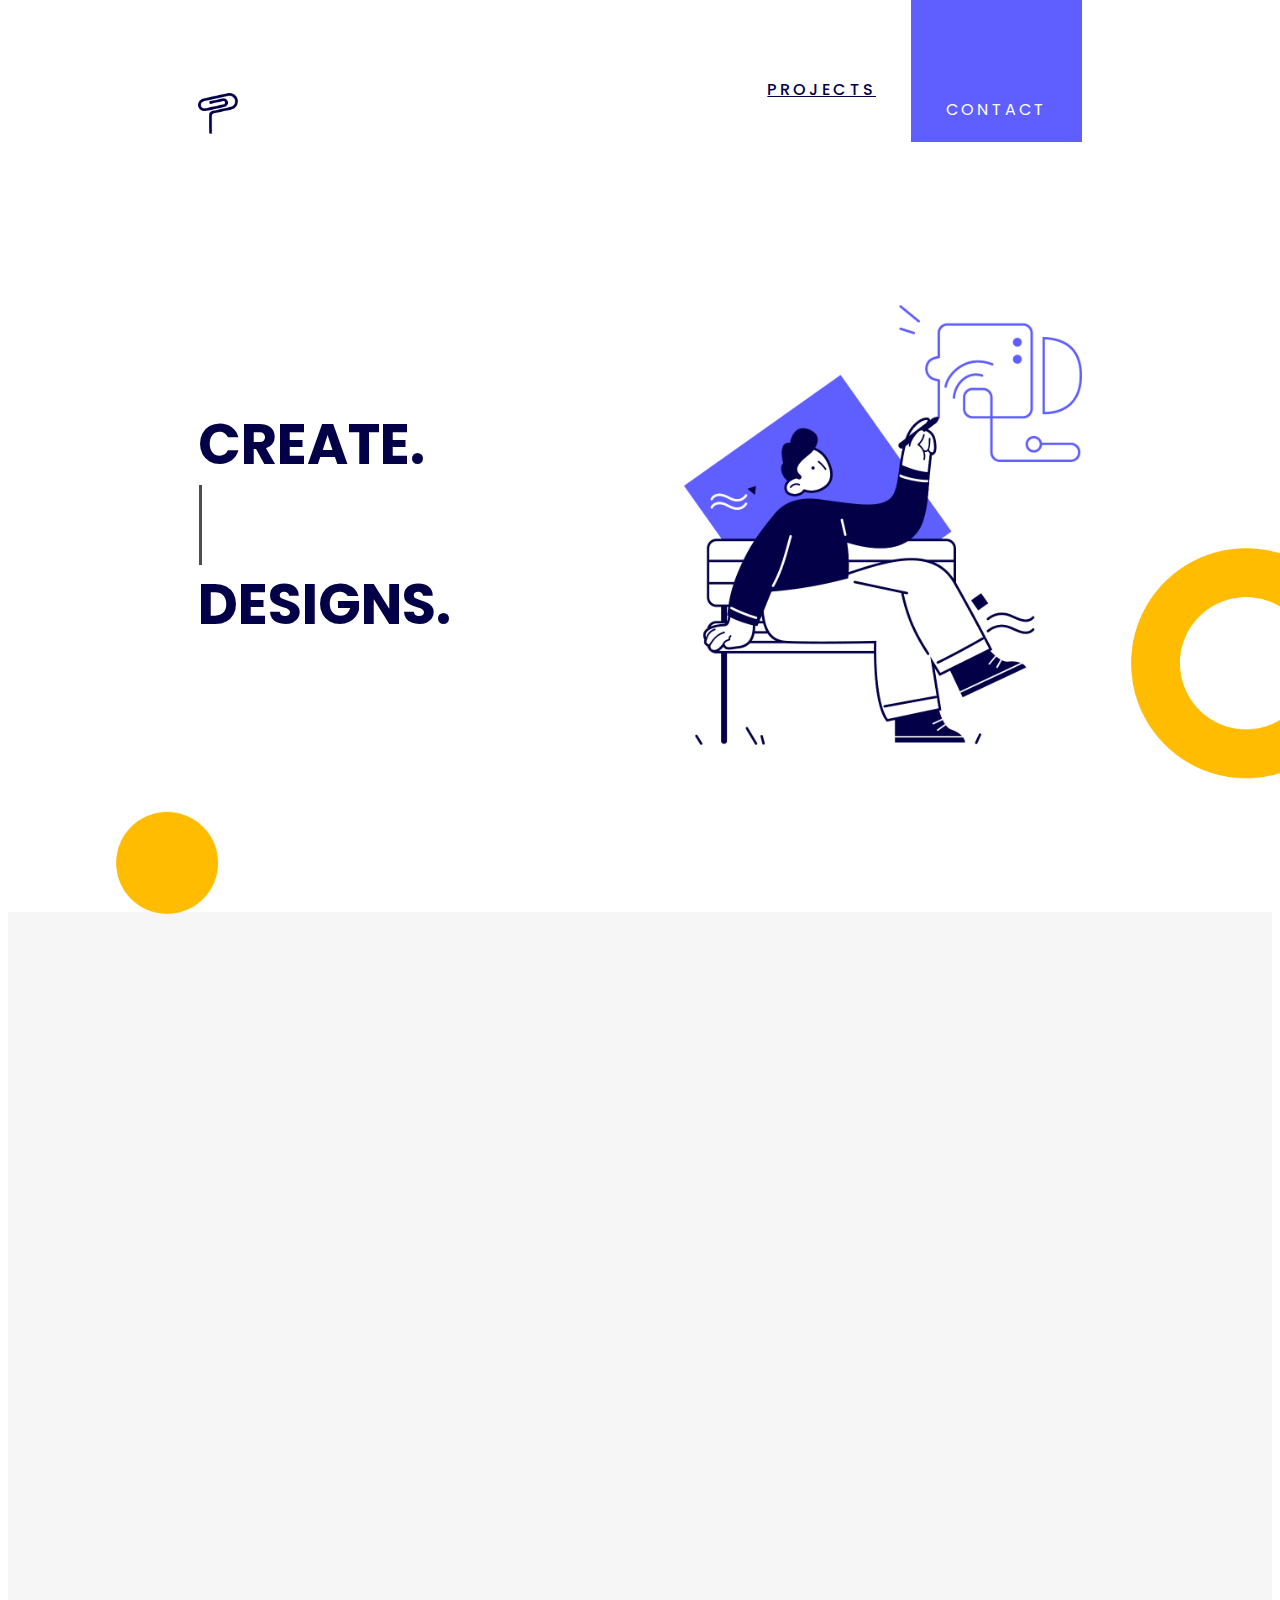
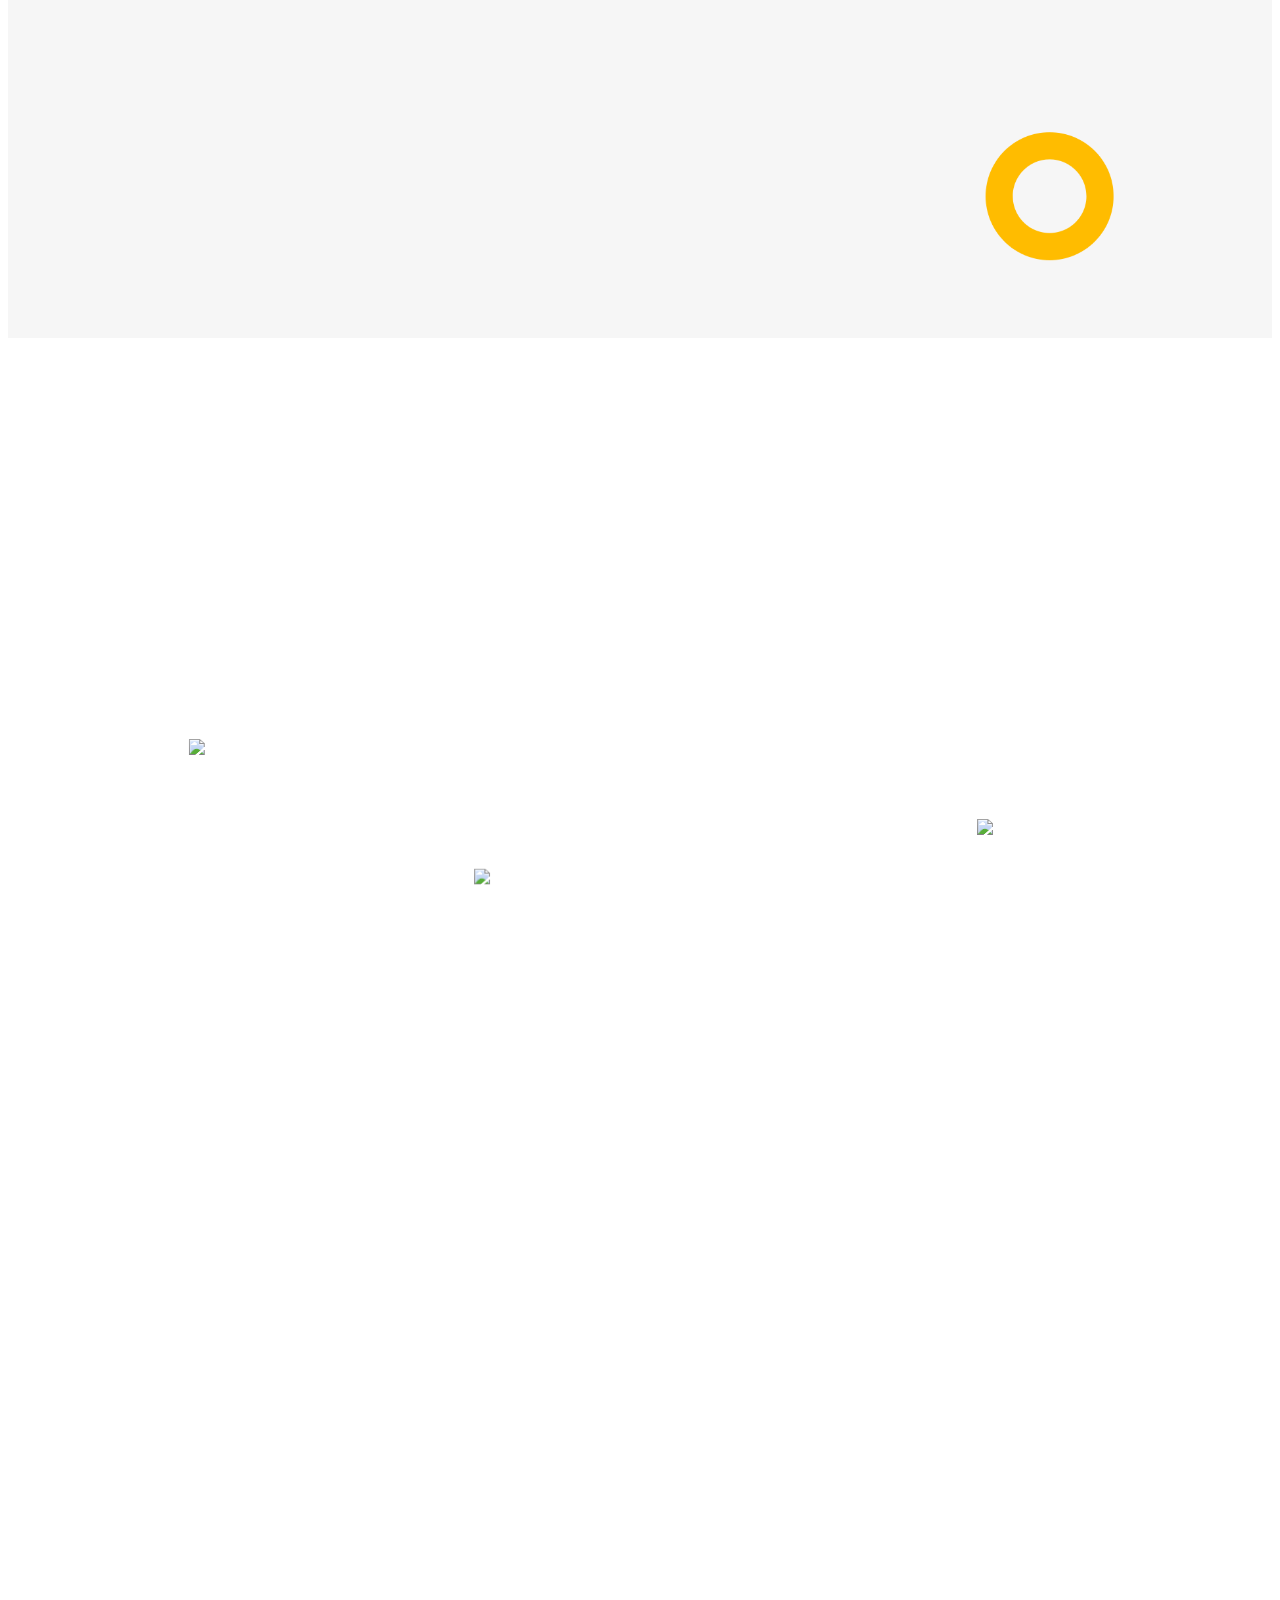
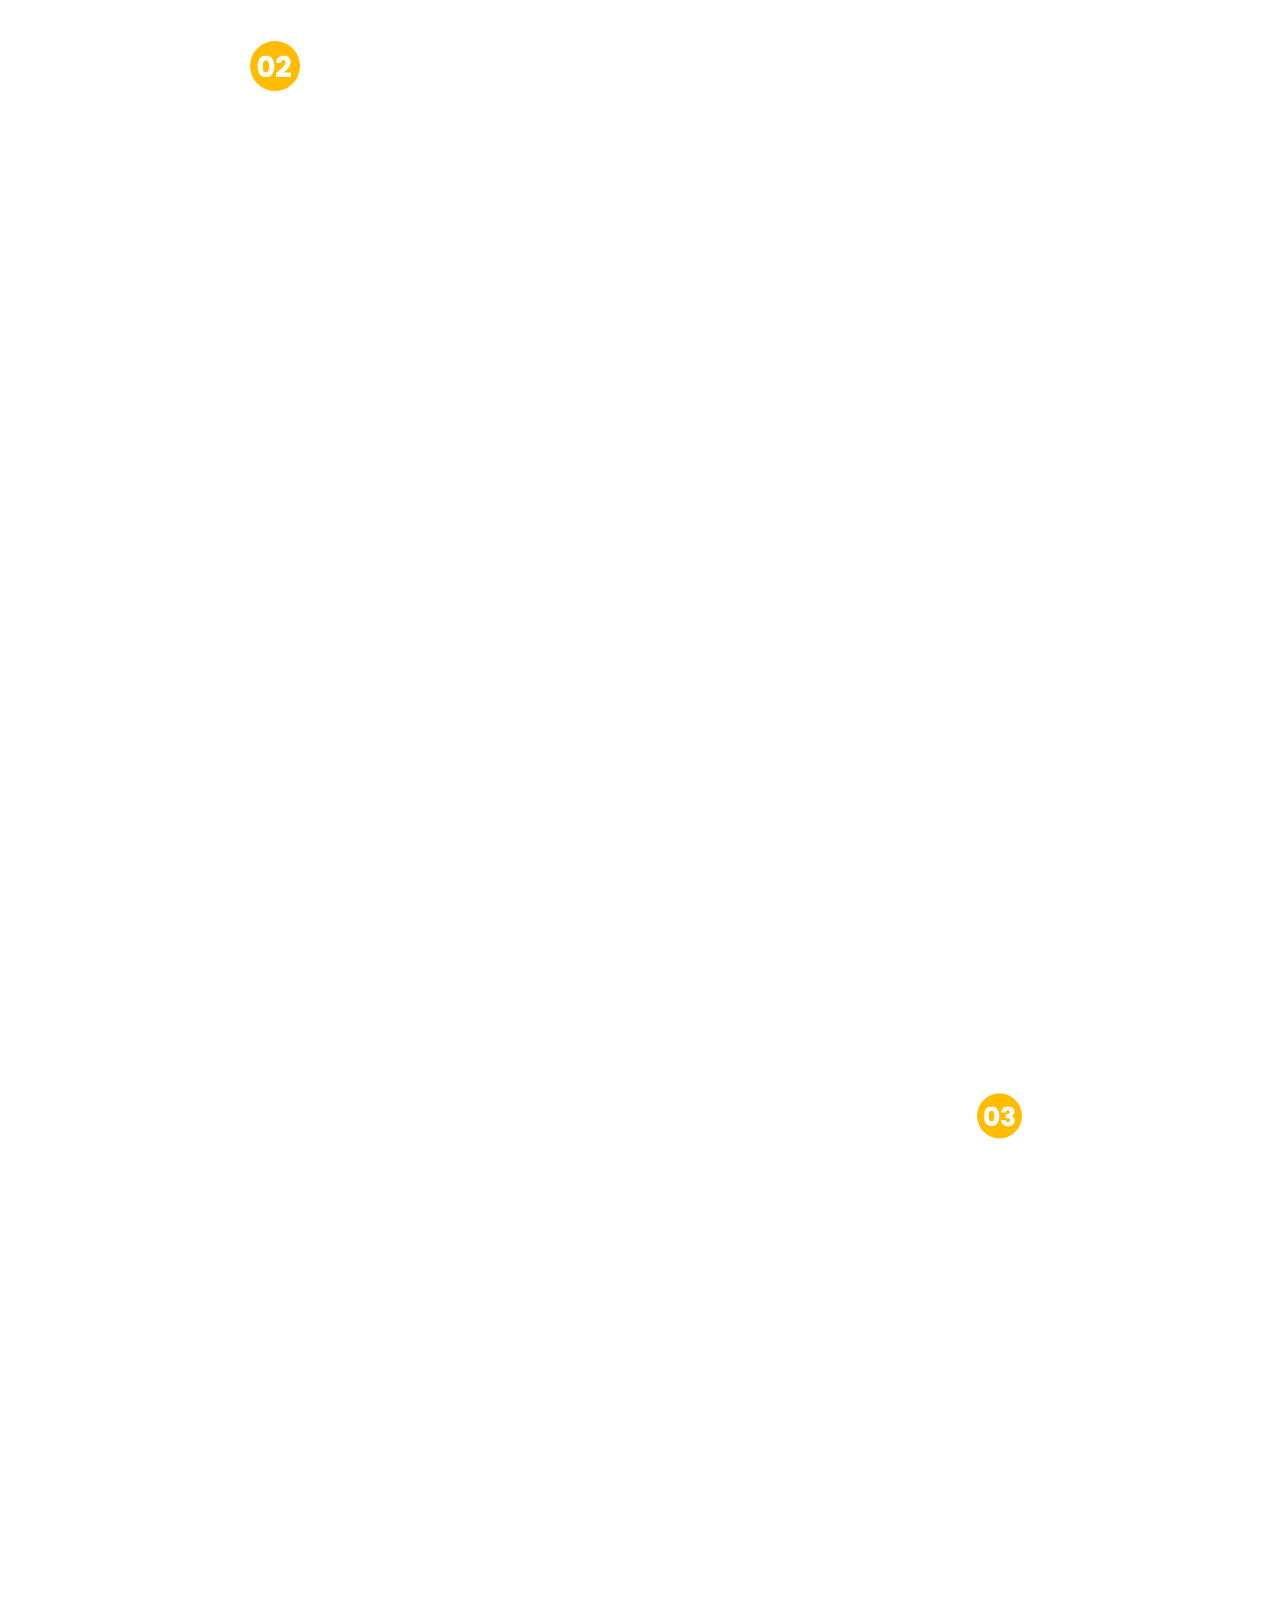
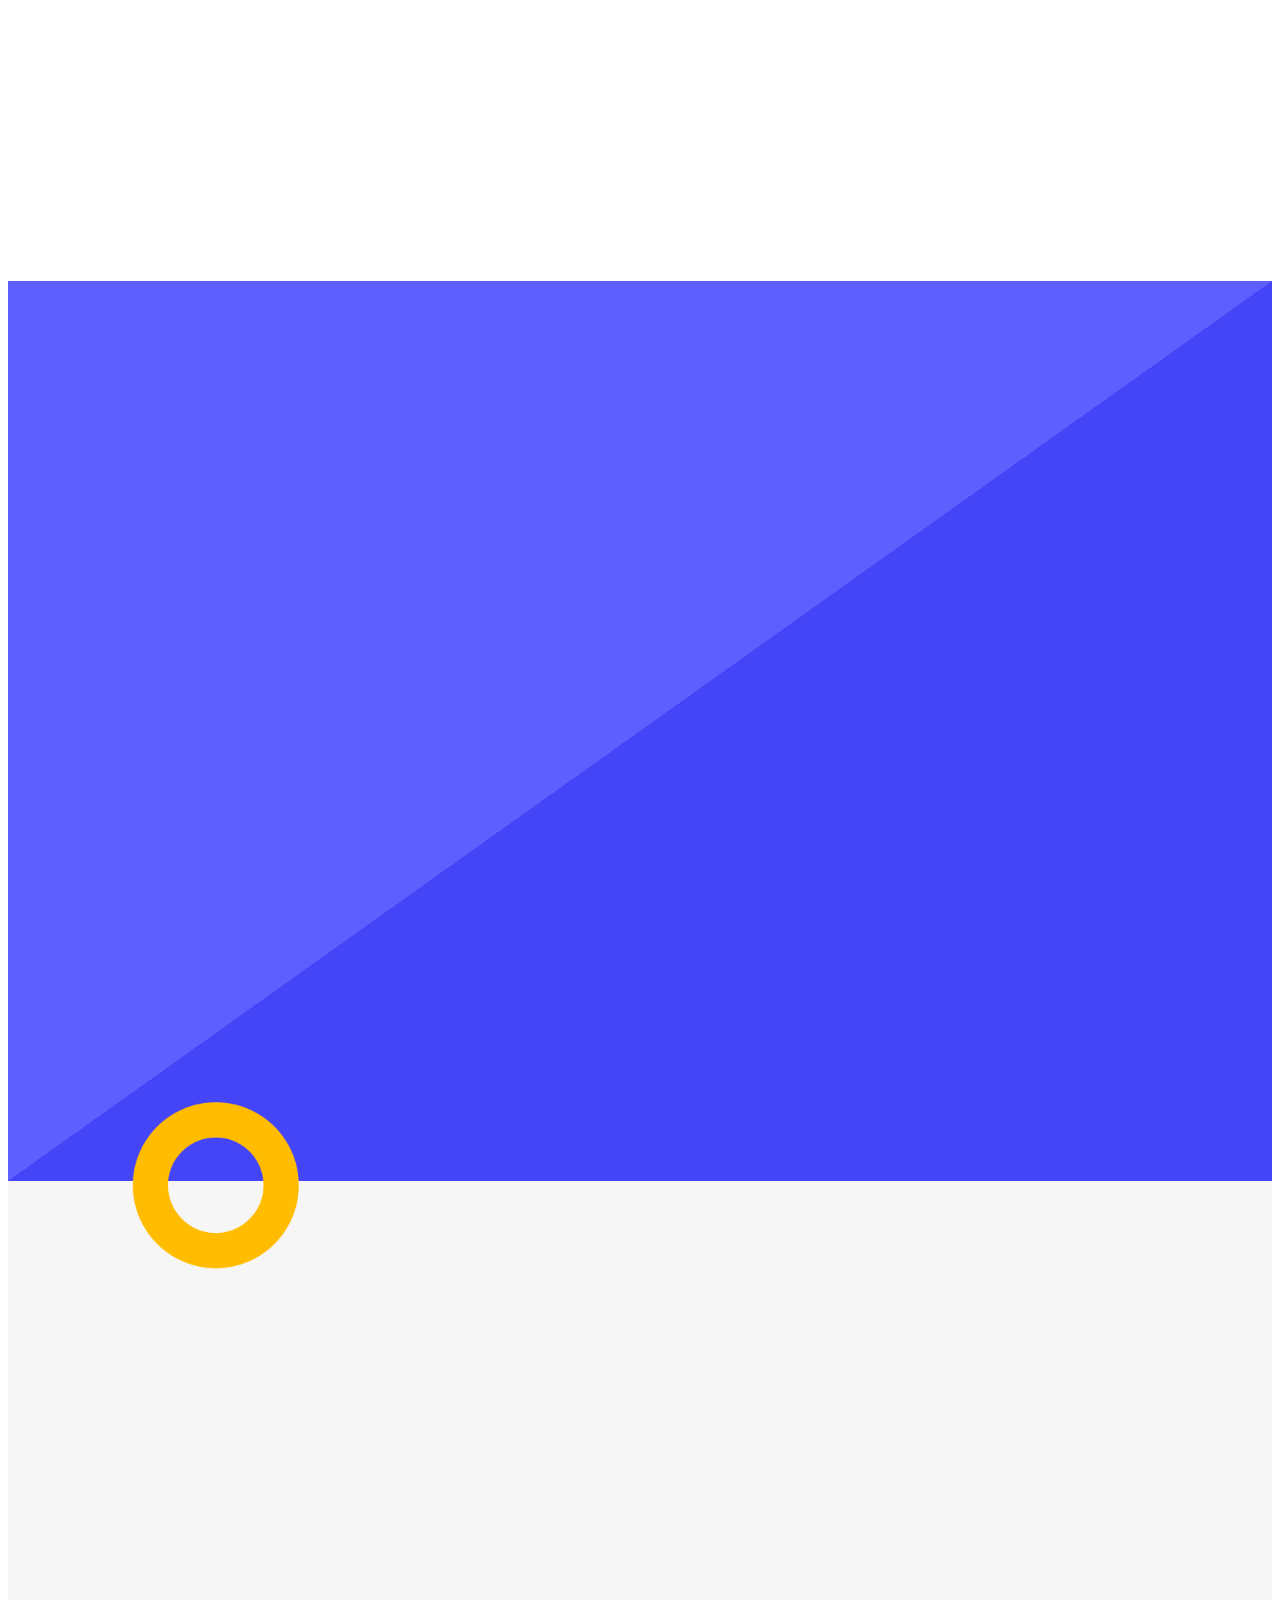
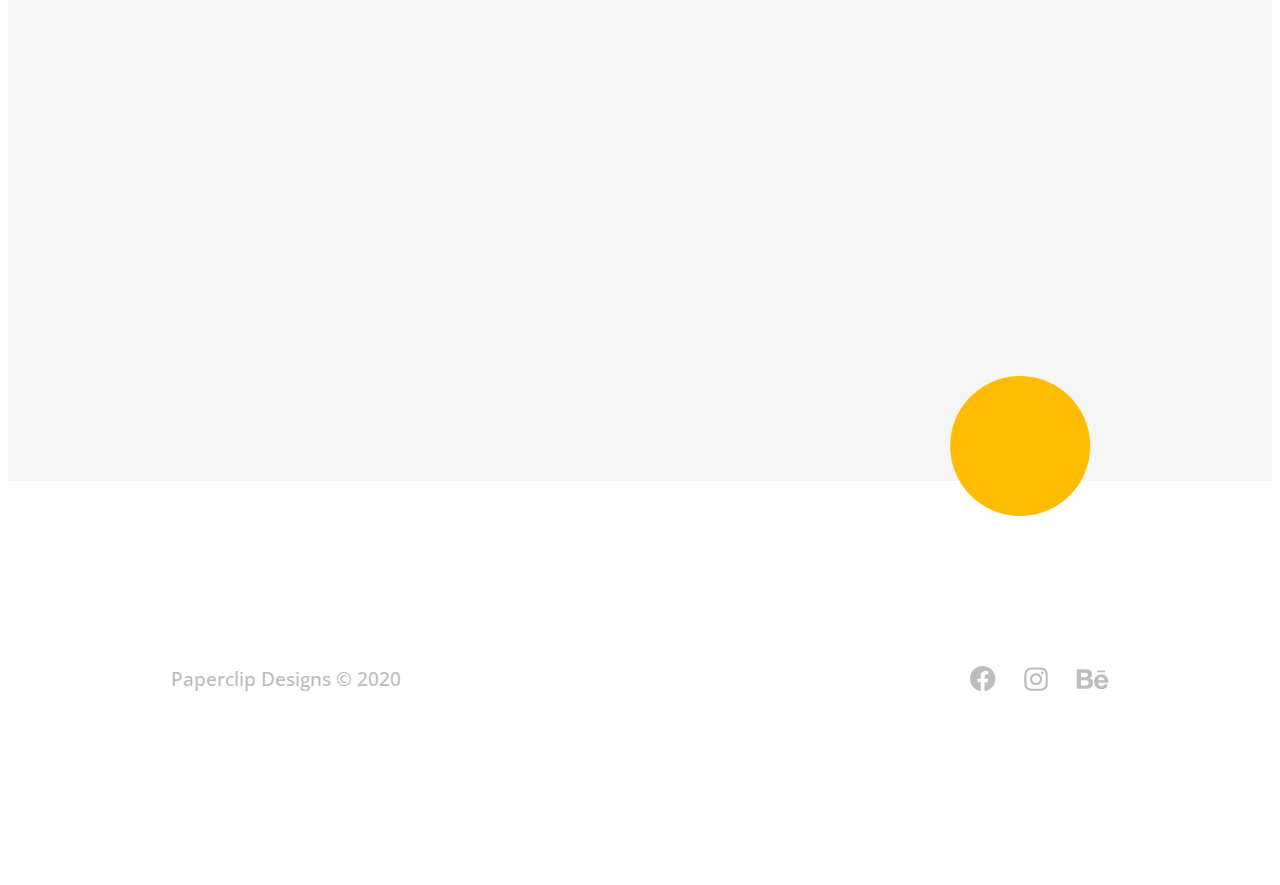
==== index.html @ 238da9cc "Add files via upload" ====
<!DOCTYPE html>
<html>
<head>
    <title>Home</title>
    <meta name="viewport" content="width=device-width, initial-scale=1">
    <link rel="icon" href="paperclip_logo_icon.png">
    <link href="https://fonts.googleapis.com/css2?family=Poppins:wght@300;400;500;700;800;900&display=swap" rel="stylesheet">
    <link href="https://fonts.googleapis.com/css2?family=Open+Sans:wght@300;400;600;700;800&display=swap" rel="stylesheet">
    <link href="https://unpkg.com/aos@2.3.1/dist/aos.css" rel="stylesheet">
    <link rel="stylesheet" href="https://stackpath.bootstrapcdn.com/font-awesome/4.7.0/css/font-awesome.min.css">
    <link rel="stylesheet" href="home.css">
    <link rel="stylesheet" href="style.css">
    <link rel="stylesheet" href="navbar.css">
    <link rel="stylesheet" href="glider.min.css">
    <link rel="stylesheet" href="https://fonts.googleapis.com/css?family=Sofia">
</head>
<body>
    

        <div class="nav">
            <div class="logo-container">
                <a href="#"><img src="logo.png" class="logo"></a>
            </div>
            <ul class="menu">  
                <li class="item">
                    <a href="project.html" class="project">PROJECTS</a>
                </li>   
                <li class="item contact">
                    </span><a href="contactUs.html">CONTACT</a>
                </li>       
            </ul>
        </div>

        <div class="intro">
            <!-- <div class="element1"> -->
                <img src="element1.png" class="element1">
            <!-- </div>  -->
            <div class="content">
                <div class="heading1" data-aos="fade-left">
                    <p> CREATE.<br>
                        <span class="typed-text"></span>
                        <span class="cursor">&nbsp;</span><br>DESIGNS. 
                    </p>   
                </div>
            </div>
                <img class="introimage" src="loremipsum.png" data-aos="fade-right">
            <!-- <div class="element2"> -->
                <img src="element2.png" class="element2">
            <!-- </div> -->
        </div>


        <!--ABOUT US-->
        <div class="main">
            <div class="about">
                <!--<div class="aboutimg">-->
                <img class="about_img" src="about.png" data-aos="fade-left" >
                <!--</div>-->
                <div class="about_us_content">
                    <div class="heading2" data-aos="fade-left">
                       <p><span style="color: #030047;">Meet Your</span><br><span style="color: #5F5FFF;">Designer</span></p>
                    </div><br><br>
                    <div class="content2" data-aos="fade-down"
                    data-aos-easing="linear"
                    data-aos-duration="500">
                        <!--<p id="opensans">--><p style="color: rgba(0,0,0,0.8);">My name is Prajwal Godha and 
                            I will be your designer for 
                            this journey. I have been working in this field for 
                            more than 5 years and have a relevant experience 
                            in creating designs, illustrations and sketches from 
                            scratch that meet the needs of my clients and 
                            help them get good business. I have always tried to 
                            understand what the client wants and have tried to work 
                            on the requirements with all my focus and attention. 
                            Let’s start designing now shall we!
                        </p>
                    </div>
                </div>
                <!-- <div class="element3"> -->
                    <img src="element3.png" class="element3">
                <!-- </div> -->
            </div>
        </div>

        <!--SERVICES-->
        <!--  -->
        <!--  -->
        <!--Branding-->
        <div class="branding">
            <!-- <div class="header">
                <p><span style="color: #030047">Our </span><span style="color: #5F5FFF;"> Services</span></p>
            </div> -->
            <!-- <div class="services">
                <div class="square"></div>
                <div class="ourservices">Our Services</div>
            </div> -->
            <img src="O11.png" class="O1" >
            <img src="ourservices.png" class="ourservices">
            <img src="rocket.png" class="rocket">
            <img class="branding_img" src="branding.png" data-aos="fade-left">           
            <div class="branding_content">
                <div class="heading3" data-aos="fade-left">
                    <p><span style="color: #5F5FFF;">Branding </span><span style="color: #030047;"> & <br>Identity Design</span></p>
                </div><br>
                <div class="content3"  data-aos="fade-down"
                data-aos-easing="linear"
                data-aos-duration="500">
                    <p>Your Brand Identity is how you as a business are perceived by the 
                        public. This plays an important role in how 
                        you communicate with your target audience. At Paper 
                        Clip Designs, we understand how crucial branding is and 
                        knit a beautiful <span style="font-weight: 800;">Branding & Identity Design</span>  for your brand. 
                    </p>
                </div>
            </div>
        </div>

        <!-- design -->
        <div class="design">
            <img src="O2.png" class="O2">
            <div class="design_content">
                <div class="heading4" data-aos="fade-right">
                    <p><span style="color: #5F5FFF;">UI/UX</span><span style="color: #030047;"> Design</span></p>
                </div><br>
                <div class="content4"  data-aos="fade-down"
                data-aos-easing="linear"
                data-aos-duration="500">
                    <p>
                        Want to give your website or webpage that designer’s touch? Our UI/UX designing service ensures your website has a unique and personalised look that suits your requirements and makes it stand out! It’s time to bring your brand online with a website that represents it in the best way possible and helps you get the attention of your target audience!
                    </p>
                </div>
            </div>
            <img class="design_img" src="uiux.png" data-aos="fade-right">
        </div>

        <!-- graphic -->
        <div class="graphic">
            <img src="O3.png" class="O3">
            <img class="graphic_img" src="graphic.png" data-aos="fade-left">
            <div class="graphic_content">
                <div class="heading5" data-aos="fade-left">
                    <p><span style="color: #5F5FFF;">Graphic</span><span style="color: #030047;"> and<br>Illustration</span></p>
                </div><br>
                <div class="content5" data-aos="fade-down"
                data-aos-easing="linear"
                data-aos-duration="500">
                    <p>
                        In these modern times of social media marketing, where designs and graphics are needed for an active social media presence, we at Paper Clip Designs, help you with the best of Design thinking that there is. We create designs from scratch, keeping your color and mood boards in mind and create aesthetically rich illustrations & graphics for your brand. 
                    </p>
                </div>
            </div>
        </div>

        <!--  -->
        <!--  -->
        <!-- slider -->
        <div class="main2">
            <div class="glider-contain multiple" data-aos="zoom-out-down">
                <button class="glider-prev">
                    <i class="fa fa-chevron-left"></i>
                </button>
                <div class="glider">

                    <figure>
                        <img src="Delicia1.jpeg">                       
                        <blockquote>I was recommended to contact Paperclip Designs for web designing. The decision got me the best shot . Prajwal at Paperclip Designs is par excellence. The creativity incorporated with intelligence in designs is something that leave us with no complaints. Fantastic work. Keep it up!</blockquote>
                        <figcaption>Priyanka Rai Sharma<br> <span class="prof">Founder, Delicia</span></figcaption>
                    </figure>
        
                    <figure>
                        <img src="Lakshya.jpg">
                        <blockquote>Working with Paperclip Designs was greatly joyful as the designer works with his keen interest to give you the best creative designs , full of innovations and the most different ideas . I was completely moved with the work I received. Amazing work!</blockquote>
                        <figcaption>MAD-E-SIN<br> <span class="prof">a.k.a Lakshay Kapoor</span></figcaption>
                    </figure>
        
                    <figure>
                        <img src="Swadesi1.jpeg">
                        <blockquote>I worked with Paperclip Designs for Branding and identity design of my product. It was great experience working with the designer behind the scenes as he is very responsive in communication with his extraordinary ideas and creativity to get the purpose achieved . Also he is extremely patient and polite during the complete process. Highly impressive work.</blockquote>
                        <figcaption>Ayush Chandaliya<br> <span class="prof">Founder, Swadesi</span></figcaption>
                    </figure>

                    <figure>
                        <img src="Krusha1.jpg">
                        <blockquote>The designs by Paperclip Designs are highly commendable work by the firm. The innovation in the designs highlights the calibur of the designer giving the client something much more than you expected. He understands your needs on a whole new level. The outcome is absolutely mesmerizing. More importantly the designs  helps business in developing an identity. Amazingly innovative and creative designs.
                        </blockquote>
                        <figcaption>Bibhu Prusti<br> <span class="prof">Founder, Krusha Co.</span></figcaption>
                    </figure>

                    <figure>
                        <img src="https://www.takhtiapp.com/assest/img/student/stud1.jpg">
                        <blockquote>Lorem ipsum dolor sit amet, consectetuer adipiscing elit, sed diam nonummy nibh euismod tincidunt ut laoreet dolore magna aliquam erat volutpat.</blockquote>
                        <figcaption>CARL STEVENS <br> <span class="prof">ARTIST</span></figcaption>
                    </figure>
                </div>
                <button class="glider-next">
                    <i class="fa fa-chevron-right"></i>
                </button>
        
                <div id="dots" class="glider-dots"></div>
            </div>
            <img src="element4.png" class="element4">
        
        </div>

        <!--  -->
        <!--  -->
        <!-- contact -->
        <div class="main3">
            <div class="contact1">
                <div class="contact1_content">
                    <div class="heading6" data-aos="flip-up" data-aos-duration="1000">
                        <p><span style="color: #030047;">Have a</span><span style="color: #5F5FFF;"> Project</span><span style="color: #030047;">?</span></p>
                    </div><br>
                    <div class="content6"  data-aos="fade-down"
                    data-aos-easing="linear"
                    data-aos-duration="500">
                        <p>Get in touch with us and tell us how can we help you</p>
                    </div><br><br><br><br>
                    <div class="contact1_button" data-aos="fade-up" data-aos-anchor-placement="bottom-bottom">
                        <p><a href="contactUs.html">CONTACT US</a></p>
                    </div>
                </div>               
                <!-- <div class="element5"> -->
                    <img src="element5.png" class="element5">
                <!-- </div> -->
            </div>
        </div>

        <!--  -->
        <!--  -->
        <!-- icons -->
        <!-- <div class="icons">
            <div class="icon_content">
                <p>Paperclip Designs © 2020</p>
                <div class="icon_images">
                    <img src="icons.png" class="icon">
                </div>                
            </div>
        </div> -->

        <div class="footer">
            <div class="cpyright">
                <p>Paperclip Designs © 2020</p>
            </div>
            <div class="iconimages">
                <img src="icons1.png">
            </div>
        </div>
        
        <script src="main.js"></script>
        <script src="glider.min.js"></script>
        <script src="https://unpkg.com/aos@2.3.1/dist/aos.js"></script>


        <script>
            AOS.init();
          </script>
        <script>
            new Glider(document.querySelector('.glider'),{
                slidesToShow: 2,
                draggable: true,
                dots: '#dots',
                arrows: {
                    prev: '.glider-prev',
                    next: '.glider-next'
                }
            })
        </script>

        <!-- <script src="skrollr.js"></script>
        <script type="text/javascript">
            var s = skrollr.init();
        </script> -->
</body>
</html>
---- home.css ----
.intro{
     height: 86vh;
}
.intro{
    display: flex;
    width: 70%;
    margin: auto;
    justify-content:space-between;
    align-items: center;
}
.content{
    display: flex;
    width: fit-content;
    flex-direction: column;
    align-items: flex-start;
}
.heading1{
    font-size: 3.5rem;
    font-family: 'Poppins', sans-serif;
    font-weight: 700;
    letter-spacing: 0px;
    color: #030047;
    text-align: left;
    line-height: 5rem;
}
.content1{
    font-size: 1.2rem;
    font-family: 'Open Sans', sans-serif;
    font-weight: 600;
    letter-spacing: 0px;
    color: #000000;
    text-align: left;
    line-height: 2rem;
    width: 90%;
}
.content1 p{
    width: 100%;
}
.element1{
    position: absolute;
    transform: translate(405%,45%);
    width: 18%;
}
.element2{
    position: absolute;
    transform: translate(-80%,280%);
    width: 8%;
}
.heading1 p{
    overflow: hidden;
}
.introimage{
    padding-left: 5%;
    width: 45%;
    float: right;
}
.typed-text{
    color: #5F5FFF
}
.cursor{
    display: inline-block;
    background-color: rgb(78, 78, 78);
    margin-left: 0.1rem;
    width: 3px;
    animation: blink 1s infinite;
}
@keyframes blink {
    0%  { background-color: rgb(78, 78, 78); }
    49% { background-color:rgb(78, 78, 78); }
    50% { background-color: transparent; }
    99% { background-color: transparent; }
    100%  { backgrousnd-color:rgb(78, 78, 78); }
  }

/* ABOUT US */
.main{
    display: flex;
    margin: auto;
    justify-content:center;
    align-items: center;
    width: 100%;
    background-color: #F6F6F6;
}

.about{
    display: flex;
    width: 70%;
    padding: 5% 5%;
    margin: auto;
    justify-content:center;
    align-items: center;
    height: 100vh;
}

.about_us_content{
    display: flex;
    width: fit-content;
    flex-direction: column;
    align-items: flex-end;
    text-align: right;
    justify-content: center;
}
.heading2{
    font-size: 3.8rem;
    font-family: 'Poppins', sans-serif;
    font-weight: 700;
    letter-spacing: 0px;
    text-align: right;
    /* color: #030047; */
    line-height: 4.7rem;
}
.content2{
    font-size: 1.2rem;
    font-family: 'Open Sans', sans-serif;
    font-weight: 600;
    letter-spacing: 0px;
    color: #000000;
    text-align: right;
    line-height: 2rem;
    width: 100%;
}
.content2 p{
    width: 100%; /*   */
}
.about_img{
    width: 50%;
    
}

.element3{
    position: absolute;
    /* z-index: 100; */
    transform: translate(290%,240%);
    width: 10%;
}

/* SERVICES */
/* Branding */
/* .services{
    display: flex;
    background-color: DodgerBlue;
}
.square{
    background-color: #FFBC00 ;
    width: 10%;
}
.ourservices{
    background-color: #f1f1f1;
    font-size: 30px;
} */
.branding{
    display: flex;
    width: 70%;
    padding: 10% 5% 5% 5%;
    margin: auto;
    justify-content:center;
    align-items: center;
    height: 100vh;
}
.branding_content{
    display: flex;
    width: fit-content;
    flex-direction: column;
    align-items: flex-end;
    text-align: right;
    justify-content: center;
}
.heading3{
    font-size: 3.2rem;
    font-family: 'Poppins', sans-serif;
    font-weight: 700;
    letter-spacing: 0px;
    text-align: right;
    /* color: #030047; */
    line-height: 4.5rem;
}
.content3{
    font-size: 1.2rem;
    font-family: 'Open Sans', sans-serif;
    font-weight: 600;
    letter-spacing: 0px;
    color: #000000;
    text-align: right;
    line-height: 2rem;
    width: 80%;
}
.content3 p{
    width: 100%; /*   */
}
.branding_img{
    width: 35%;
}
.ourservices{
    position: absolute;
    width: 15%;
    z-index: 5;
    transform: translate(-185%,-850%);

}
.rocket{
    width: 37%;
    position: absolute;
    transform: translate(15%,-190%);
}
.O1{
    width: 45px;
    position: absolute;
    transform: translate(970%,-480%);
}

/* Design */
.design{
    display: flex;
    width: 70%;
    padding: 5% 5%;
    margin: auto;
    justify-content: center;
    align-items: center;
    height: 100vh;
}
.design_content{
    display: flex;
    width: fit-content;
    flex-direction: column;
    align-items: flex-start;
    justify-content: center;
}
.heading4{
    font-size: 3.2rem;
    font-family: 'Poppins', sans-serif;
    font-weight: 700;
    letter-spacing: 0px;
    text-align: left;
    /* color: #030047; */
    line-height: 4.5rem;
}
.content4{
    font-size: 1.2rem;
    font-family: 'Open Sans', sans-serif;
    font-weight: 600;
    letter-spacing: 0px;
    color: #000000;
    text-align: left;
    line-height: 2rem;
    width: 90%;
}
.content4 p{
    width: 100%; /*   */
}
.design_img{
    width: 52%;
}
.O2{
    width: 50px;
    position: absolute;
    transform: translate(-875%,-475%);
}

/* graphic */
.graphic{
    display: flex;
    width: 70%;
    padding: 5% 5%;
    margin: auto;
    justify-content:center;
    align-items: center;
    height: 100vh;
}
.graphic_content{
    display: flex;
    width: fit-content;
    flex-direction: column;
    align-items: flex-end;
    text-align: right;
    justify-content: center;
}
.heading5{
    font-size: 3.2rem;
    font-family: 'Poppins', sans-serif;
    font-weight: 700;
    letter-spacing: 0px;
    text-align: right;
    line-height: 4.5rem;
}
.content5{
    font-size: 1.2rem;
    font-family: 'Open Sans', sans-serif;
    font-weight: 600;
    letter-spacing: 0px;
    color: #000000;
    text-align: right;
    line-height: 2rem;
    width: 90%;
}
.content5 p{
    width: 100%; /*   */
}
.graphic_img{
    width: 37%;
}
.O3{
    width: 45px;
    position: absolute;
    transform: translate(970%,-480%);
}

/* slider */
.main2{
    width: 100%;
    height: 100vh;
    background:#212531;
    background: linear-gradient(to right bottom, #5F5FFF 50%, #4545f8 50%);
    display:inline-block;
    align-items: center !important; 
}
.glider{
    padding-top: 7%;
}
figure{
    background: white;
    display: block;
    margin: 1.4em;
    padding: .7em;  
    border-radius: 20px;
    text-align: center;
}
figure img{
    border-radius: 50%;
    width: 20%;
    margin-top: 1em;
}

blockquote{
    font-family: 'Open Sans', sans-serif;
    font-weight: 500;
    letter-spacing: 0px;
    padding: 1.5em;
    font-size: 1.2em;
    text-align: center;
}
figcaption{
    color: #030047;
    text-align: center;
    margin-bottom: 1em;
    font-size: 1.3em;
    text-transform: uppercase;
    font-weight: bold;   
    font-family: 'Poppins', sans-serif;
    font-weight: 800;
    letter-spacing: 0px;
}
.prof{
    color: #030047;
    text-align: center;
    margin-bottom: 1em;
    font-size: 0.8em;
    text-transform: uppercase;
    font-weight: bold;   
    font-family: 'Poppins', sans-serif;
    font-weight: 500;
    letter-spacing: 0px;
}
.glider-contain{
    width: 80%;
    margin-top: 12%;
    margin-bottom: 5%;
}
.glider-next{
    right: -50px;
    top: 50%;
}
.glider-prev{
    left: -50px;
    top: 50%;
}
.fa{
    display: inline-block;
    text-rendering: auto;
}

.element4{
    width: 13%;
    position: absolute;
    transform: translate(75%,-40%);
}

/* contact */
.main3{
    width: 100%;
    height: 100vh;
    background-color: #F6F6F6;
}
.contact1{
    display: flex;
    width: 70%;
    padding: 5% 5%;
    margin: auto;
    justify-content:center;
    align-items: center;
    height: 100vh;
}
.contact1_content{
    display: flex;
    width: fit-content;
    flex-direction: column; 
    align-items: center;
    justify-content: center;
}
.heading6{
    font-size: 7rem;
    font-family: 'Poppins', sans-serif;
    font-weight: 700;
    letter-spacing: 0px;
    text-align: center;
    line-height: 132%;
}
.heading6 p{
    width: 100%;
}
.content6{
    font-size: 2rem;
    font-family: 'Open Sans', sans-serif;
    font-weight: 500;
    letter-spacing: 0px;
    color: #000000;
    text-align: center;
    line-height: 2.7rem;
    width: 95%;
}
.content6 p{
    width: 100%;
}
.contact1_button{
    font-size: 1.15rem;
    font-family: 'Poppins',sans-serif;
    /* font-weight: 500; */
    letter-spacing: 2.3px;
    color:  white;
    text-align: center;
    line-height: 4rem;
    width: 70%;
}
.contact1_button a{
    text-decoration: none;
    color:  white;
    border-radius: 3.75rem;
    background-color: #5F5FFF;
    width: 70%;
    padding: 1rem 2.5rem; 
}
.contact1_button p{
    width: 100%;
}
.element5{
    position: absolute;
    z-index: 100;
    transform: translate(270%,200%);
    width: 11%;
}

.footer{
    display: flex;
    height: 30vh; 
    padding: 5% 5%;
    margin: auto;
    justify-content: center; 
    align-items: center;
}
.cpyright{
    display: flex;
    opacity: 100%;
    font-family: 'Open sans',sans-serif;
    font-size: 1.2rem;
    font-weight: 500;
    text-align: left;
    color: #BDBDBD;
    padding-right: 50%;
}
.iconimages{
    display: flex;
    align-items: flex-end;
}

@media screen and (max-width: 1440px){
    .element2{
        transform: translate(-80%,290%);
    }
    .element3{
        transform: translate(320%,270%);
    }
    .element4{
        transform: translate(75%,10%);
    }
    .element5{
        transform: translate(270%,220%);
    }
    .O1{
        transform: translate(900%,-480%);  
    }
    .O2{
        transform: translate(-820%,-500%);
    }
    .O3{
        transform: translate(920%,-550%);
    }
}

@media screen and (max-width: 1280px){
    .element1{
        transform: translate(405%,60%); 
    }
    .element2{
        transform: translate(-80%,330%);
    }
    .element3{
        transform: translate(320%,290%);
    }
    .element4{
        transform: translate(75%,35%);
    }
    .element5{
        transform: translate(270%,250%);
    }
    .O1{
        transform: translate(800%,-550%);  
    }
    .rocket{
        transform: translate(15%,-240%);
    }
    .ourservices{
        transform: translate(-185%,-1050%);
    }
    .O2{
        transform: translate(-730%,-550%);
    }
    .O3{
        transform: translate(800%,-550%);
    }
}
@media screen and (max-width: 1024px){
    .element1{
        transform: translate(405%,90%); 
    }
    .element2{
        transform: translate(-70%,410%);
    }
    .element3{
        transform: translate(350%,375%);
    }
    .element4{
        transform: translate(75%,40%);
    }
    .element5{
        transform: translate(270%,320%);
    }
    .O1{
        transform: translate(630%,-575%);  
    }
    .rocket{
        transform: translate(10%,-300%);
    }
    .ourservices{
        transform: translate(-185%,-1250%);
    }
    .O2{
        transform: translate(-575%,-675%);
    }
    .O3{
        transform: translate(650%,-630%);
    }
}

@media screen and (max-width: 768px){
    .intro{
        height: 50vh;
    }
    .heading1{
        font-size: 2.5rem;
    }
    .heading2{
        font-size: 3rem;
    }
    .heading3, .heading4, .heading5{
        font-size: 3rem;
    }
    .element1{
        transform: translate(405%,100%); 
    }
    .element2{
        transform: translate(-70%,430%);
    }
    .element3{
        transform: translate(350%,675%);
    }
    .element4{
        transform: translate(75%,40%);
    }
    .element5{
        transform: translate(270%,600%);
    }
    .O1{
        transform: translate(460%,-800%);  
    }
    .rocket{
        transform: translate(10%,-550%);
    }
    .ourservices{
        transform: translate(-185%,-2150%);
    }
    .O2{
        transform: translate(-425%,-850%);
    }
    .O3{
        transform: translate(475%,-850%);
    }
}

/* @media screen and (max-width: 1440px){
    .intro{
        height: 75vh;
    }
    .about{
        height: 90vh;
    }
    .element1{
        transform: translate(375%,50%);
    }
    .element2{
        transform: translate(-85%,310%);
    }
} */
---- navbar.css ----
.nav{
    display: flex;
    justify-content: space-between;
    align-items: flex-end;
    width: 70%;
    margin: auto;
    height: 14vh;

}

.logo-container, .item, .contact{
    display: flex;
    justify-content: space-between;
    align-items: flex-end;
    height: 100%;
}
.logo{
    max-width: 47px; 
}
.menu{
    display:flex;
    justify-content :flex-end;
    align-items: center;
    padding: 0;
    height: 100%;
    width: fit-content;
}
.item{
    align-items: flex-end;
}
.contact{
    background-color: #5F5FFF;
    height: 100%;
    justify-content: center;
    align-items: flex-end;
    padding: 20px 35px;
    color: white !important;
    font-size: 0.8rem;
    font-family: 'Poppins', sans-serif;
    letter-spacing: 3.2px;
}
.contact a{
    color: white;
    text-decoration: none;
}
.project{
    padding: 20px 35px;
    color: #030047;
    font-size: 0.8rem;
    font-family: 'Poppins', sans-serif;
    font-weight: 500;
    letter-spacing: 3.2px;
}

@media screen and (min-width: 400px) and (max-width: 1440px){
    .nav {
        height: 130px!important;
    }
    .logo{
        max-width: 40px; 
    }
    .contact, .project{
        padding: 20px 35px;
        font-size: 1rem;
        letter-spacing: 3.2px;
    }
}
---- glider.min.css ----
.glider,.glider-contain{margin:0 auto;position:relative}.glider,.glider-track{transform:translateZ(0)}.glider-dot,.glider-next,.glider-prev{border:0;padding:0;user-select:none;outline:0}.glider-contain{width:100%}.glider{overflow-y:hidden;-webkit-overflow-scrolling:touch;-ms-overflow-style:none}.glider-track{width:100%;margin:0;padding:0;display:flex;z-index:1}.glider.draggable{user-select:none;cursor:-webkit-grab;cursor:grab}.glider.draggable .glider-slide img{user-select:none;pointer-events:none}.glider.drag{cursor:-webkit-grabbing;cursor:grabbing}.glider-slide{user-select:none;justify-content:center;align-content:center;width:100%;min-width:150px}.glider-slide img{max-width:100%}.glider::-webkit-scrollbar{opacity:0;height:0}.glider-next,.glider-prev{position:absolute;background:0 0;z-index:2;font-size:40px;text-decoration:none;left:-23px;top:30%;cursor:pointer;color:#666;opacity:1;line-height:1;transition:opacity .5s cubic-bezier(.17,.67,.83,.67),color .5s cubic-bezier(.17,.67,.83,.67)}.glider-next:focus,.glider-next:hover,.glider-prev:focus,.glider-prev:hover{color:#ccc}.glider-next{right:-23px;left:auto}.glider-next.disabled,.glider-prev.disabled{opacity:.25;color:#666;cursor:default}.glider-hide{opacity:0}.glider-dots{user-select:none;display:flex;flex-wrap:wrap;justify-content:center;margin:0 auto;padding:0}.glider-dot{display:block;cursor:pointer;color:#ccc;border-radius:999px;background:#ccc;width:12px;height:12px;margin:7px}.glider-dot:focus,.glider-dot:hover{background:#ddd}.glider-dot.active{background:#a89cc8}@media(max-width:36em){.glider::-webkit-scrollbar{opacity:1;-webkit-appearance:none;width:7px;height:3px}.glider::-webkit-scrollbar-thumb{opacity:1;border-radius:99px;background-color:rgba(156,156,156,.25);-webkit-box-shadow:0 0 1px rgba(255,255,255,.25);box-shadow:0 0 1px rgba(255,255,255,.25)}}
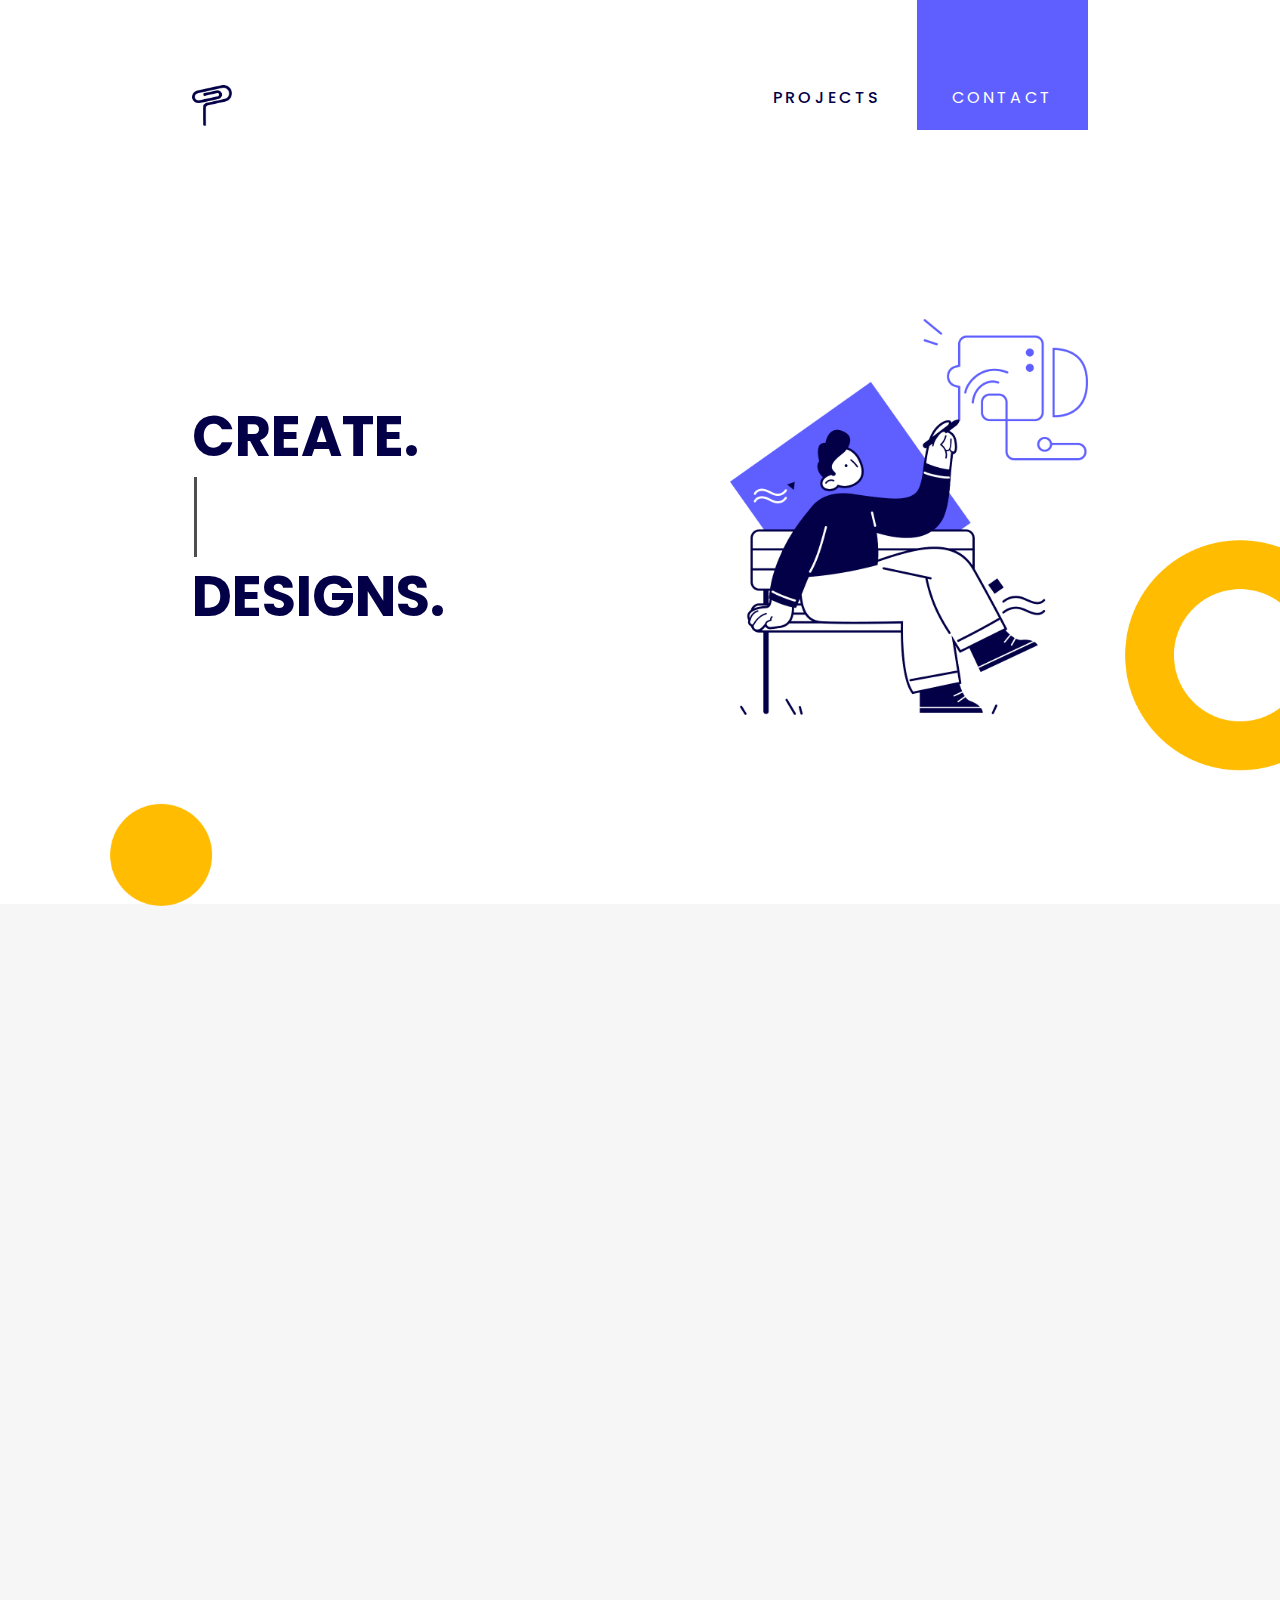
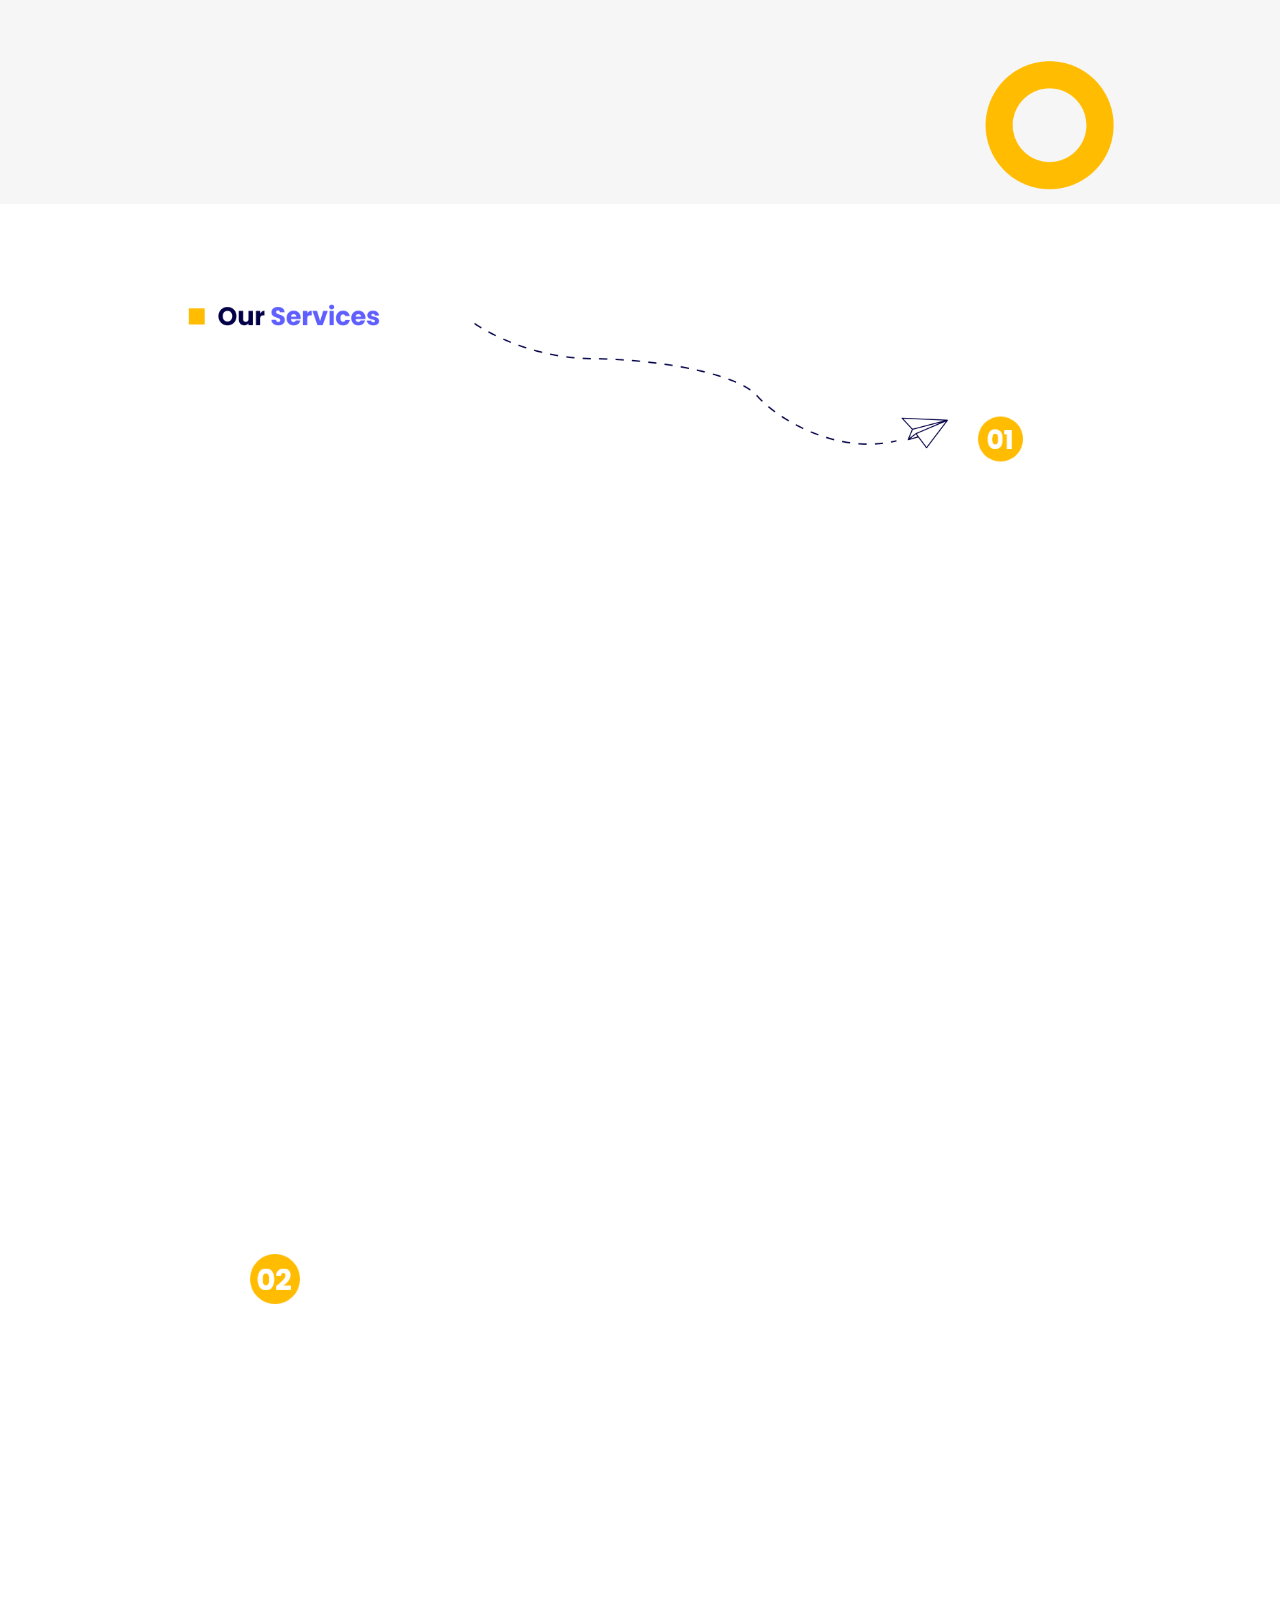
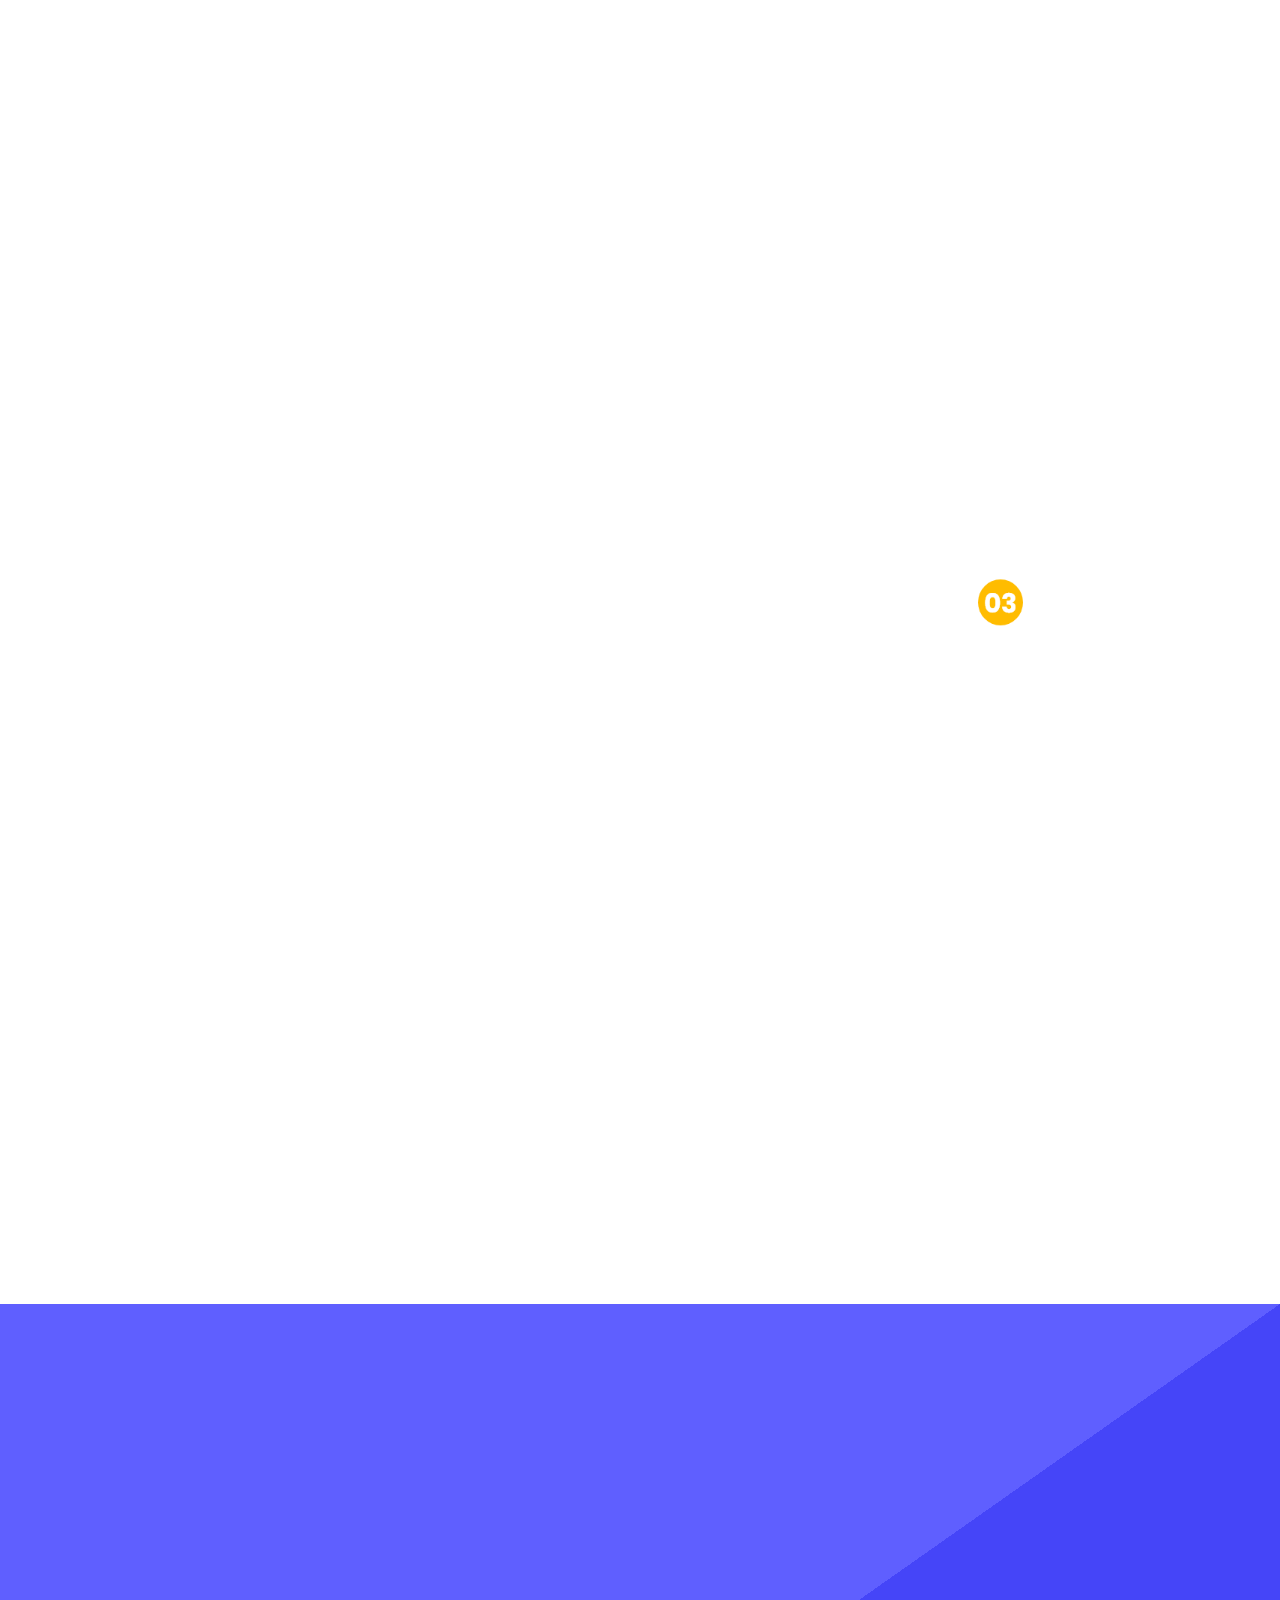
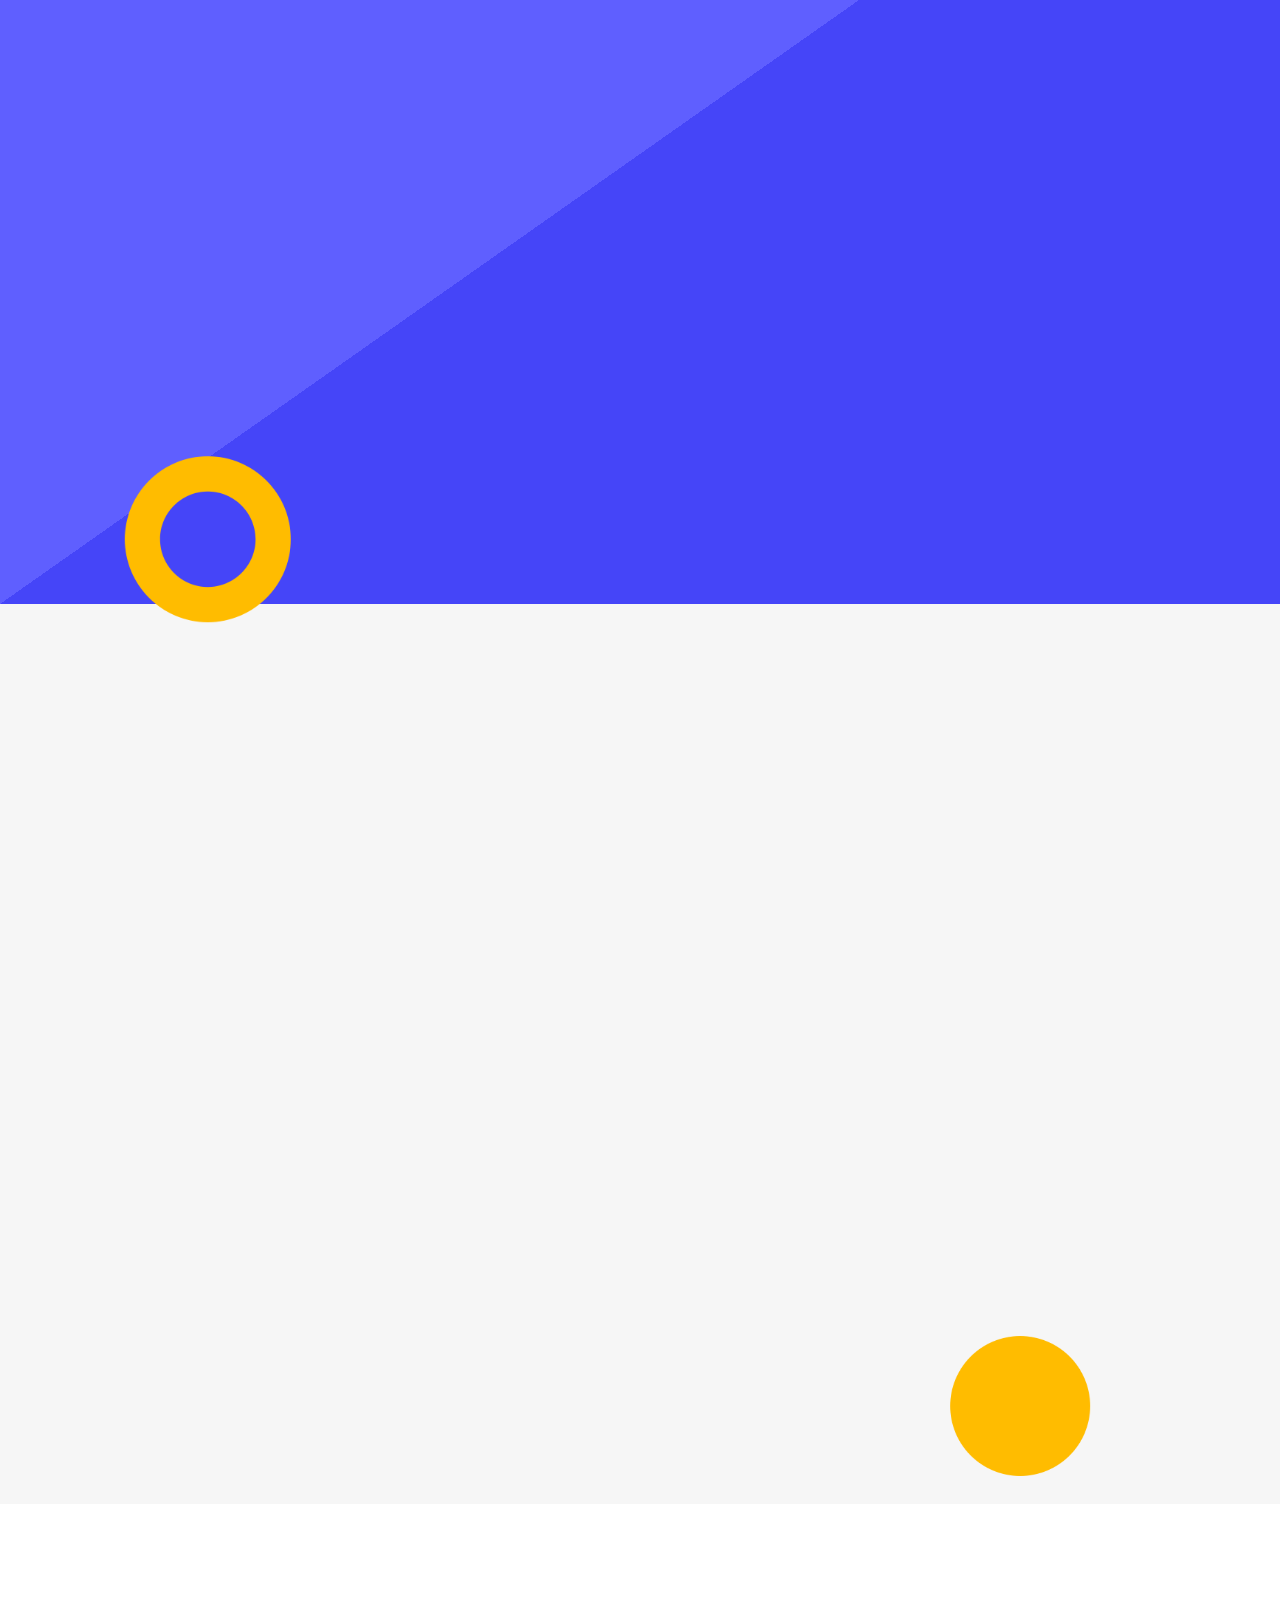
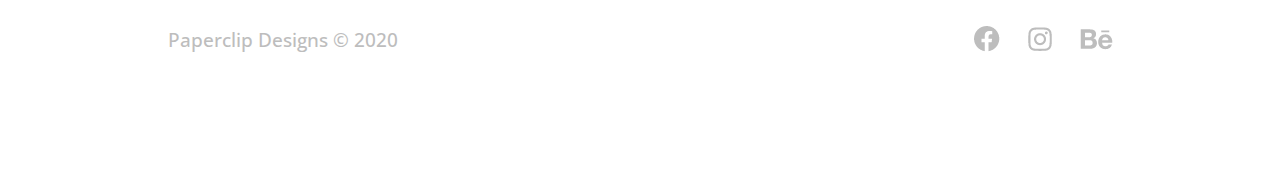
==== commit 0b0a9f90: "Update index.html" ====
--- a/index.html
+++ b/index.html
@@ -257,7 +257,7 @@
           </script>
         <script>
             new Glider(document.querySelector('.glider'),{
-                slidesToShow: 2,
+                slidesToShow: 1,
                 draggable: true,
                 dots: '#dots',
                 arrows: {
@@ -272,4 +272,4 @@
             var s = skrollr.init();
         </script> -->
 </body>
-</html>+</html>
--- a/style.css
+++ b/style.css
@@ -0,0 +1,11 @@
+*{
+    margin: 0;
+    padding: 0;
+    box-sizing: border-box !important;
+        list-style: none !important;
+    text-decoration: none !important;
+}
+body{
+    overflow-x: hidden;
+    width: 100vw;
+}